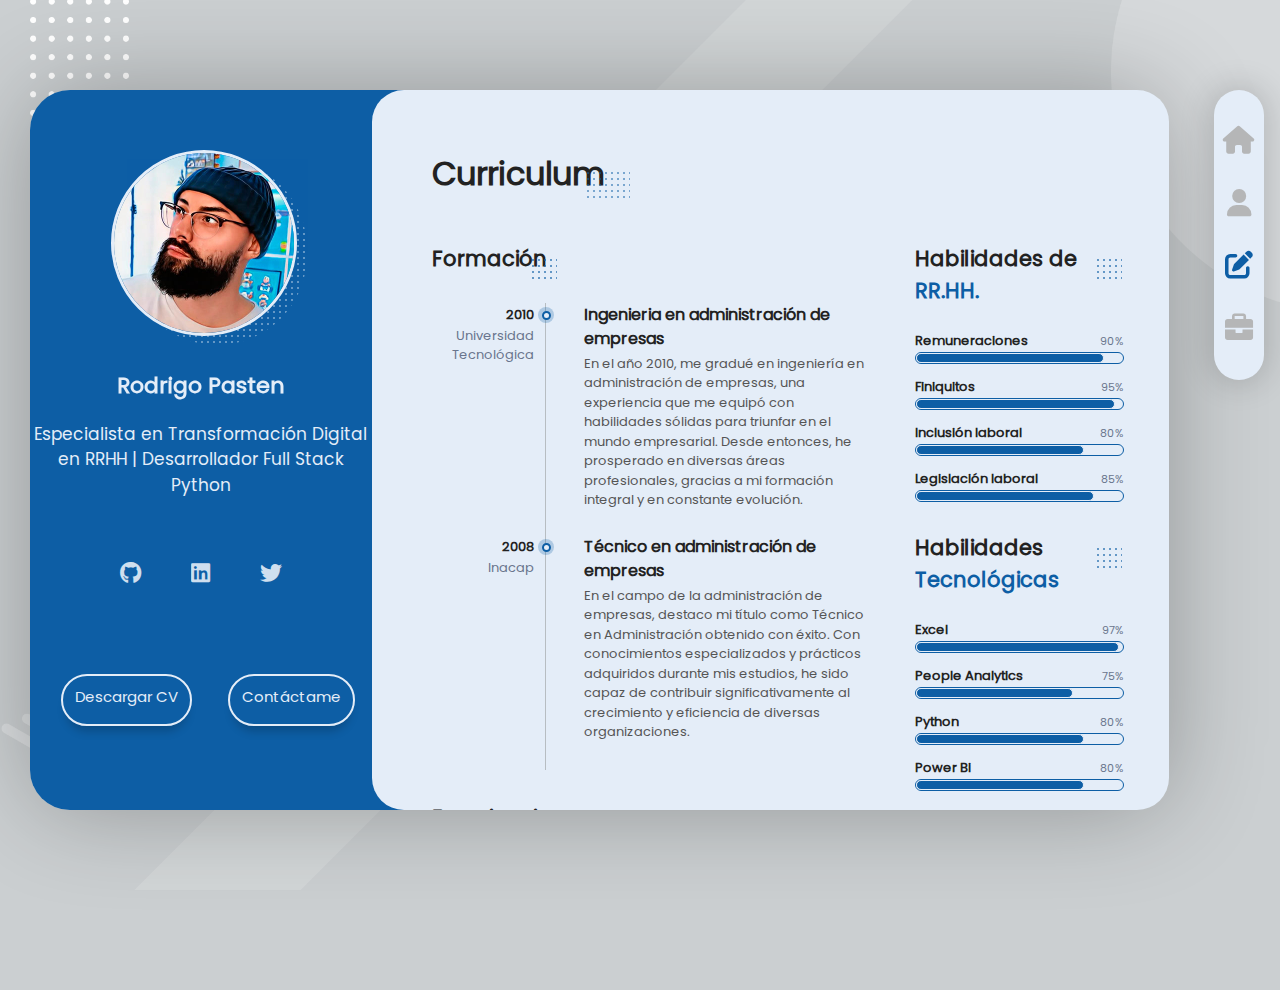
==== curriculum.html @ 15b3ceb4 "Primer commit" ====
<!DOCTYPE html>
<html lang="es">

<head>
    <meta charset="UTF-8">
    <meta name="viewport" content="width=device-width, initial-scale=1, maximum-scale=1">
    <link rel="stylesheet" href="assets\fonts\fontawesome-free-6.1.2-web\css\all.min.css">
    <link rel="stylesheet" href="assets\fonts\poppins\poppins.css">
    <link rel="stylesheet" href="assets\css\reset.css">
    <link rel="stylesheet" href="assets\css\scroll.css">
    <link rel="stylesheet" href="assets\css\style.css">
    <link rel="stylesheet" href="assets\css\responsive.css">

    <script src="assets/js/menu.js" defer></script>

    <link rel="icon" type="image/jpg" href="assets\img\logo rp.png" />
    <title>CV - Rodrigo Pasten </title>
</head>

<body>
    <!--Layout  principal-->

    <div class="layout">
        <!-- Barra lateral (info usuario)-->
        <aside class="layout__aside">

            <section class="aside__user-info">



                <!--Informacion general usuario-->
                <div class="user-info__general">
                    <div class="user-info__container-image">
                        <img src="assets/img/default-user.jpg" class="user-info__image" alt="Foto-perfil">
                    </div>

                    <h2 class="user-info__name">Rodrigo Pasten</h2>
                    <h4 class="user-info__job">Especialista en Transformación Digital en RRHH | Desarrollador Full Stack
                        Python</h4>
                </div>

                <!--Menú de navegación-->
                <nav class="layout__menu">
                    <ul class="menu__list">

                        <li class="menu__option">
                            <a href="index.html" class="menu__link">
                                <i class="menu__icon fa-solid fa-house"></i>
                                <span class="menu__overlay">Inicio</span>
                            </a>
                        </li>

                        <li class="menu__option">
                            <a href="sobre-mi.html" class="menu__link">
                                <i class="menu__icon fa-solid fa-user"></i>
                                <span class="menu__overlay">Acerca de mí</span>
                            </a>
                        </li>

                        <li class="menu__option">
                            <a href="curriculum.html" class="menu__link menu__link--active">
                                <i class="menu__icon fa-solid fa-pen-to-square"></i>
                                <span class="menu__overlay">Curriculum</span>
                            </a>
                        </li>

                        <li class="menu__option">
                            <a href="portafolio.html" class="menu__link">
                                <i class="menu__icon fa-solid fa-briefcase"></i>
                                <span class="menu__overlay">Portafolio</span>
                            </a>
                        </li>


                    </ul>
                </nav>

                <!--Links a redes sociales-->
                <div class="user-info__links">
                    <ul class="links__social">
                        <li class="social__option">
                            <a href="https://github.com/RodrigoPasten" class="social__link">
                                <i class="social__icon fa-brands fa-github icon"></i>
                            </a>
                        </li>
                        <li class="social__option">
                            <a href="https://www.linkedin.com/in/rodrigopastenc/" class="social__link">
                                <i class="social__icon fa-brands fa-linkedin icon"></i>
                            </a>
                        </li>
                        <li class="social__option">
                            <a href="#" class="social__link">
                                <i class="social__icon fa-brands fa-twitter icon"></i>
                            </a>
                        </li>

                    </ul>

                </div>

                <!--Botónes-->
                <div class="botton_container">
                    <div class="user-info__button">
                        <a href="assets\document\CV interactivo Rodrigo Pasten.pdf" class="user-info__btn"
                            download>Descargar
                            CV</a>

                    </div>

                    <div class="user-info__button">
                        <a href="mailto:rodrigo.pasten.c@gmail.com" class="user-info__btn">Contáctame</a>

                    </div>
                </div>


            </section>

        </aside>
        <div class="layout__menu-toggle">
            <i class="menu-toggle__icon fa-solid fa-bars"></i>
            <i class="menu-toggle__icon fa-solid fa-xmark"></i>
        </div>
        <!-- Contenido principal-->

        <main class="layout__content">
            <section class="content__page content__resume">

                <header class="resume__header">
                    <h1 class="resume__title">Curriculum</h1>

                </header>

                <div class="resume__container">

                    <!-- Contenido Izquierdo-->

                    <section class="resume__left">
                        <header class="resume__subheader">
                            <h2 class="resume__subtitle">Formación</h2>
                        </header>

                        <div class="resume__timelines">
                            <article class="timelines__timeline">
                                <header class="timelines__header">
                                    <h4 class="timelines__year">2010</h4>
                                    <span class="timelines__company">Universidad Tecnológica</span>
                                </header>

                                <div class="timelines__divider">


                                </div>
                                <div class="timelines__description">
                                    <h3 class="timelines__title">Ingenieria en administración de empresas</h3>
                                    <p class="timelines__text">En el año 2010, me gradué en ingeniería en administración
                                        de empresas, una experiencia que me equipó con habilidades sólidas para triunfar
                                        en el mundo empresarial. Desde entonces, he prosperado en diversas áreas
                                        profesionales, gracias a mi formación integral y en constante evolución.</p>
                                </div>
                            </article>

                            <article class="timelines__timeline">
                                <header class="timelines__header">
                                    <h4 class="timelines__year">2008</h4>
                                    <span class="timelines__company">Inacap</span>
                                </header>

                                <div class="timelines__divider">


                                </div>
                                <div class="timelines__description">
                                    <h3 class="timelines__title">Técnico en administración de empresas</h3>
                                    <p class="timelines__text">En el campo de la administración de empresas, destaco mi
                                        título como Técnico en Administración obtenido con éxito. Con conocimientos
                                        especializados y prácticos adquiridos durante mis estudios, he sido capaz de
                                        contribuir significativamente al crecimiento y eficiencia de diversas
                                        organizaciones. </p>
                                </div>
                            </article>
                        </div>

                        <header class="resume__subheader">
                            <h2 class="resume__subtitle">Experiencia</h2>
                        </header>
                        <div class="resume__timelines">
                            <article class="timelines__timeline">
                                <header class="timelines__header">
                                    <h4 class="timelines__year">2021-2022</h4>
                                    <span class="timelines__company">Empresa prestadora de servicios a la minería</span>
                                </header>

                                <div class="timelines__divider">


                                </div>
                                <div class="timelines__description">
                                    <h3 class="timelines__title">Jefe RR.HH.</h3>
                                    <p class="timelines__text">Innovador Jefe de RR.HH. especializado en auditorías
                                        laborales, remuneraciones y reclutamiento. Utilizo tecnología avanzada para
                                        optimizar procesos y mejorar la experiencia de los colaboradores. Enfoque humano
                                        y resultados excepcionales.</p>
                                </div>
                            </article>

                            <article class="timelines__timeline">
                                <header class="timelines__header">
                                    <h4 class="timelines__year">2018-2021</h4>
                                    <span class="timelines__company">SGS</span>
                                </header>

                                <div class="timelines__divider">


                                </div>
                                <div class="timelines__description">
                                    <h3 class="timelines__title">Encargado RR.HH.</h3>
                                    <p class="timelines__text">Como Encargado de RRHH en Calama, lideré estratégicamente
                                        la gestión del talento humano para la gran minería. Brindé atención
                                        personalizada y resolutiva a los trabajadores, asegurando un ambiente de
                                        confianza y colaboración. Apoyé activamente auditorías laborales, cálculos
                                        precisos de remuneraciones y gestioné el proceso de desvinculación de manera
                                        empática y profesional. Garanticé el cumplimiento normativo en cada proceso,
                                        fortaleciendo la eficiencia operativa y el bienestar del equipo. Con enfoque
                                        estratégico, contribuí al crecimiento sostenible de la empresa y al desarrollo
                                        profesional de nuestros colaboradores.</p>
                                </div>
                            </article>

                            <article class="timelines__timeline">
                                <header class="timelines__header">
                                    <h4 class="timelines__year">2016-2017</h4>
                                    <span class="timelines__company">Nexxo</span>
                                </header>

                                <div class="timelines__divider">


                                </div>
                                <div class="timelines__description">
                                    <h3 class="timelines__title">Encargado RR.HH.</h3>
                                    <p class="timelines__text">Encargado de RRHH en Calama con enfoque en terreno para
                                        la gran minería. Trato cercano y directo con trabajadores, comprendiendo sus
                                        necesidades en el campo laboral. Apoyo en auditorías laborales y gestión óptima
                                        de recursos humanos en ambientes operativos complejos. Gestioné desvinculaciones
                                        con sensibilidad y empatía. Contribuí al fortalecimiento de la cultura
                                        organizacional y al bienestar de los colaboradores en un ambiente seguro y
                                        motivador.</p>
                                </div>
                            </article>
                            <article class="timelines__timeline">
                                <header class="timelines__header">
                                    <h4 class="timelines__year">2012-2015</h4>
                                    <span class="timelines__company">Aramark</span>
                                </header>

                                <div class="timelines__divider">


                                </div>
                                <div class="timelines__description">
                                    <h3 class="timelines__title">Jefe RR.HH.</h3>
                                    <p class="timelines__text">Con enfoque en liderazgo estratégico y desarrollo del
                                        talento humano. Especialista en reclutamiento innovador y programas de
                                        capacitación. Habilidad para resolver situaciones laborales complejas con
                                        empatía. Promotor de un ambiente inclusivo y colaborativo, mejorando retención y
                                        productividad. Experto en comunicación y negociación para alcanzar objetivos
                                        estratégicos.</p>
                                </div>
                            </article>



                        </div>
                    </section>

                    <!-- Contenido Derecho-->
                    <section class="resume__right">
                        <header class="resume__subheader">
                            <h2 class="resume__subtitle">Habilidades de <span class="subtitle__color">RR.HH.</span></h2>
                        </header>

                        <div class="resume__skills">

                            <article class="skills__title">
                                <h4 class="skills__text">Remuneraciones</h4>
                                <span class="skills__number">90%</span>

                            </article>

                            <div class="skills__progressbar">

                                <div class="skills__percentage skill__percentage--p1">

                                </div>
                            </div>

                            <article class="skills__title">
                                <h4 class="skills__text">Finiquitos</h4>
                                <span class="skills__number">95%</span>

                            </article>

                            <div class="skills__progressbar">

                                <div class="skills__percentage skill__percentage--p2">

                                </div>
                            </div>

                            <article class="skills__title">
                                <h4 class="skills__text">Inclusión laboral</h4>
                                <span class="skills__number">80%</span>

                            </article>

                            <div class="skills__progressbar">

                                <div class="skills__percentage skill__percentage--p3">

                                </div>
                            </div>

                            <article class="skills__title">
                                <h4 class="skills__text">Legislación laboral</h4>
                                <span class="skills__number">85%</span>

                            </article>

                            <div class="skills__progressbar">

                                <div class="skills__percentage skill__percentage--p4">

                                </div>
                            </div>

                        </div>



                        <header class="resume__subheader">
                            <h2 class="resume__subtitle">Habilidades <span class="subtitle__color">Tecnológicas</span>
                            </h2>
                        </header>

                        <div class="resume__skills">

                            <article class="skills__title">
                                <h4 class="skills__text">Excel</h4>
                                <span class="skills__number">97%</span>

                            </article>

                            <div class="skills__progressbar">

                                <div class="skills__percentage skill__percentage--p5">

                                </div>
                            </div>

                            <article class="skills__title">
                                <h4 class="skills__text">People Analytics</h4>
                                <span class="skills__number">75%</span>

                            </article>

                            <div class="skills__progressbar">

                                <div class="skills__percentage skill__percentage--p6">

                                </div>
                            </div>

                            <article class="skills__title">
                                <h4 class="skills__text">Python</h4>
                                <span class="skills__number">80%</span>

                            </article>

                            <div class="skills__progressbar">

                                <div class="skills__percentage skill__percentage--p7">

                                </div>
                            </div>

                            <article class="skills__title">
                                <h4 class="skills__text">Power Bi</h4>
                                <span class="skills__number">80%</span>

                            </article>

                            <div class="skills__progressbar">

                                <div class="skills__percentage skill__percentage--p8">

                                </div>
                            </div>

                        </div>

                        <header class="resume__subheader">
                            <h2 class="resume__subtitle">Areas de Conocimientos</h2>
                        </header>

                        <div class="resume__knowledges">

                            <ul class="knowledges__list">
                                <li class="knowledges__option">Reclutamiento y selección</li>
                                <li class="knowledges__option">Programación</li>
                                <li class="knowledges__option">Desarrollo web</li>
                                <li class="knowledges__option">Base de datos</li>
                                <li class="knowledges__option">Ciencia de datos</li>
                                <li class="knowledges__option">People Analytics</li>
                                <li class="knowledges__option">Power Bi</li>
                                <li class="knowledges__option">Excel</li>
                                <li class="knowledges__option">Inglés</li>
                                <li class="knowledges__option">Streamlit</li>
                                <li class="knowledges__option">ISO 30414</li>
                                <li class="knowledges__option">Liderazgo</li>
                                <li class="knowledges__option">Inclusión</li>
                                <li class="knowledges__option">Negociación colectiva</li>
                                <li class="knowledges__option">Auditoria</li>
                                <li class="knowledges__option">Django</li>
                                <li class="knowledges__option">Employee Experience</li>
                                <li class="knowledges__option">Legilación Laboral</li>
                                <li class="knowledges__option">Comparendos</li>
                                <li class="knowledges__option">IA</li>
                                <li class="knowledges__option">LLMs</li>
                                <li class="knowledges__option">Langchain</li>





                            </ul>
                        </div>
                    </section>

                </div>

                <div class="resume__certificates">
                    <header class="resume__subheader">
                        <h2 class="resume__subtitle">Certificados</h2>
                    </header>

                    <section class="certificates__container">

                        <article class="certificates__certificate">
                            <div class="certificate__logo">
                                <img src="assets/img/certificado-1.png" class="certificate__images">
                            </div>

                            <div class="certificate__content">
                                <h4 class="certificate__title">Diplomado Derecho colectivo del trabajo</h4>
                                <span class="certificate__id">Boletin del Trabajo</span>
                                <span class="certificate__date">250 horas</span>
                            </div>

                        </article>

                        <article class="certificates__certificate">
                            <div class="certificate__logo">
                                <img src="assets/img/certificado-1.png" class="certificate__images">
                            </div>

                            <div class="certificate__content">
                                <h4 class="certificate__title">Diplomado normativa laboral Vigente</h4>
                                <span class="certificate__id">Boletin del trabajo</span>
                                <span class="certificate__date">250 horas</span>
                            </div>



                        </article>

                        <article class="certificates__certificate">
                            <div class="certificate__logo">
                                <img src="assets/img/coder.png" class="certificate__images">
                            </div>

                            <div class="certificate__content">
                                <h4 class="certificate__title">Data Science</h4>
                                <span class="certificate__id">Coderhouse</span>
                                <span class="certificate__date">106 horas</span>
                            </div>




                        </article>
                        <article class="certificates__certificate">
                            <div class="certificate__logo">
                                <img src="assets/img/certificado-2.png" class="certificate__images">
                            </div>

                            <div class="certificate__content">
                                <h4 class="certificate__title">Gestor Inclusión Laboral</h4>
                                <span class="certificate__id">Avanxa</span>
                                <span class="certificate__date">45 horas</span>
                            </div>




                        </article>
                </div>
                <header class="insignia__subheader">
                    <h2 class="insignia__subtitle">Insignias digitales</h2>
                </header>

                <article class="insignia__container">

                    <div class="insignia__logo">
                        <img src="assets/img/credly_logo_icon.png" class="certificate__images">
                    </div>

                    <div class="insignia__content">
                        <a href="https://www.credly.com/users/rodrigo-pasten.5c01f72d">
                            <h4 class="insignia__title">Click para ver</h4>
                        </a>
                        <span class="insignia__id">Credly</span>
                        <span class="insignia__date"></span>
                    </div>




                </article>



            </section>


            </section>

        </main>

    </div>



</body>

</html>
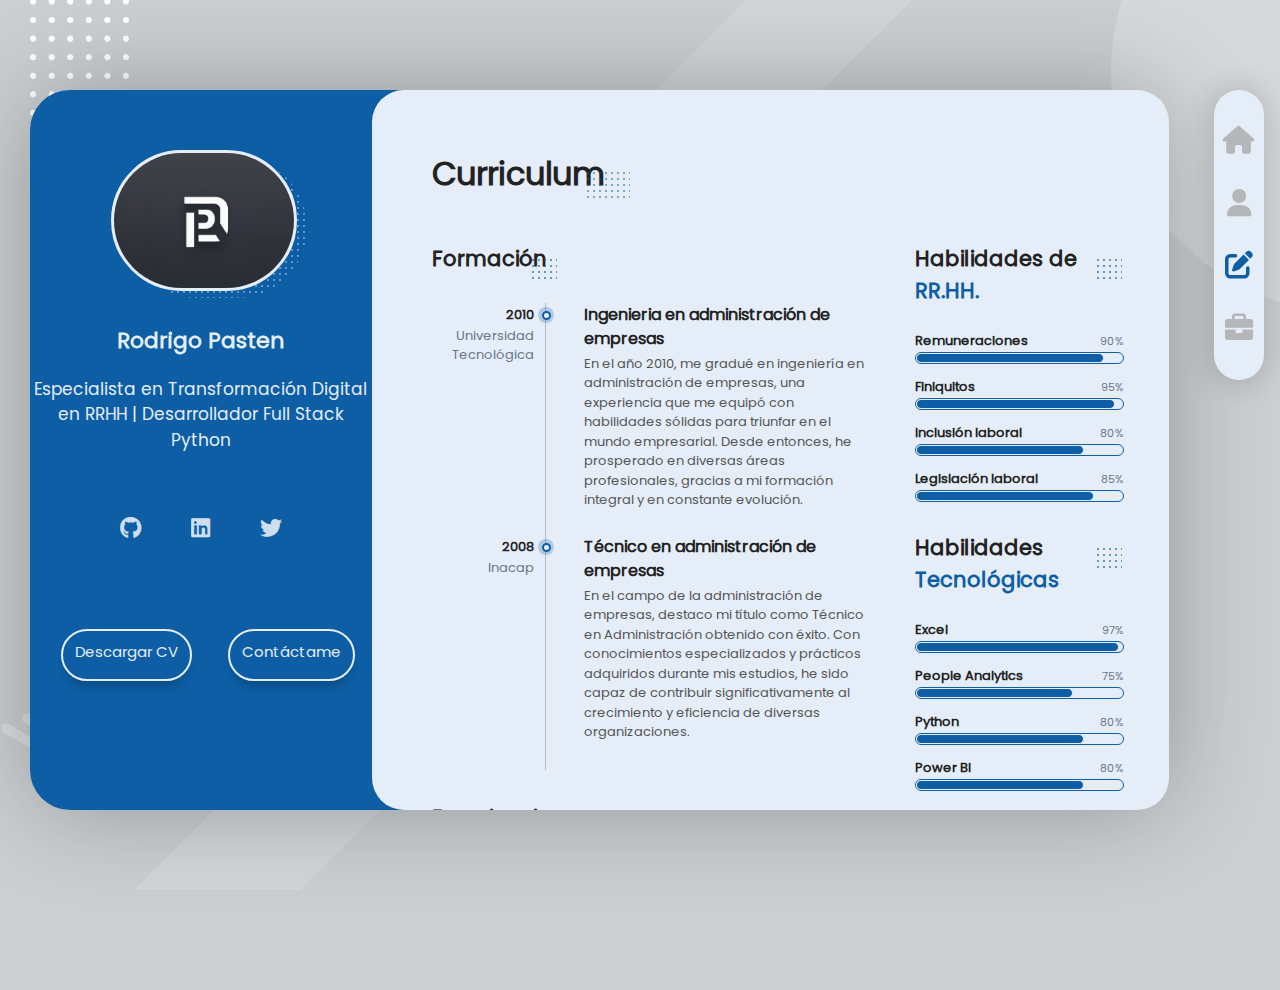
==== commit 5afd7918: "Modifica foto" ====
--- a/curriculum.html
+++ b/curriculum.html
@@ -31,7 +31,7 @@
                 <!--Informacion general usuario-->
                 <div class="user-info__general">
                     <div class="user-info__container-image">
-                        <img src="assets/img/default-user.jpg" class="user-info__image" alt="Foto-perfil">
+                        <img src="assets\img\logo rp.png" class="user-info__image" alt="Foto-perfil">
                     </div>
 
                     <h2 class="user-info__name">Rodrigo Pasten</h2>
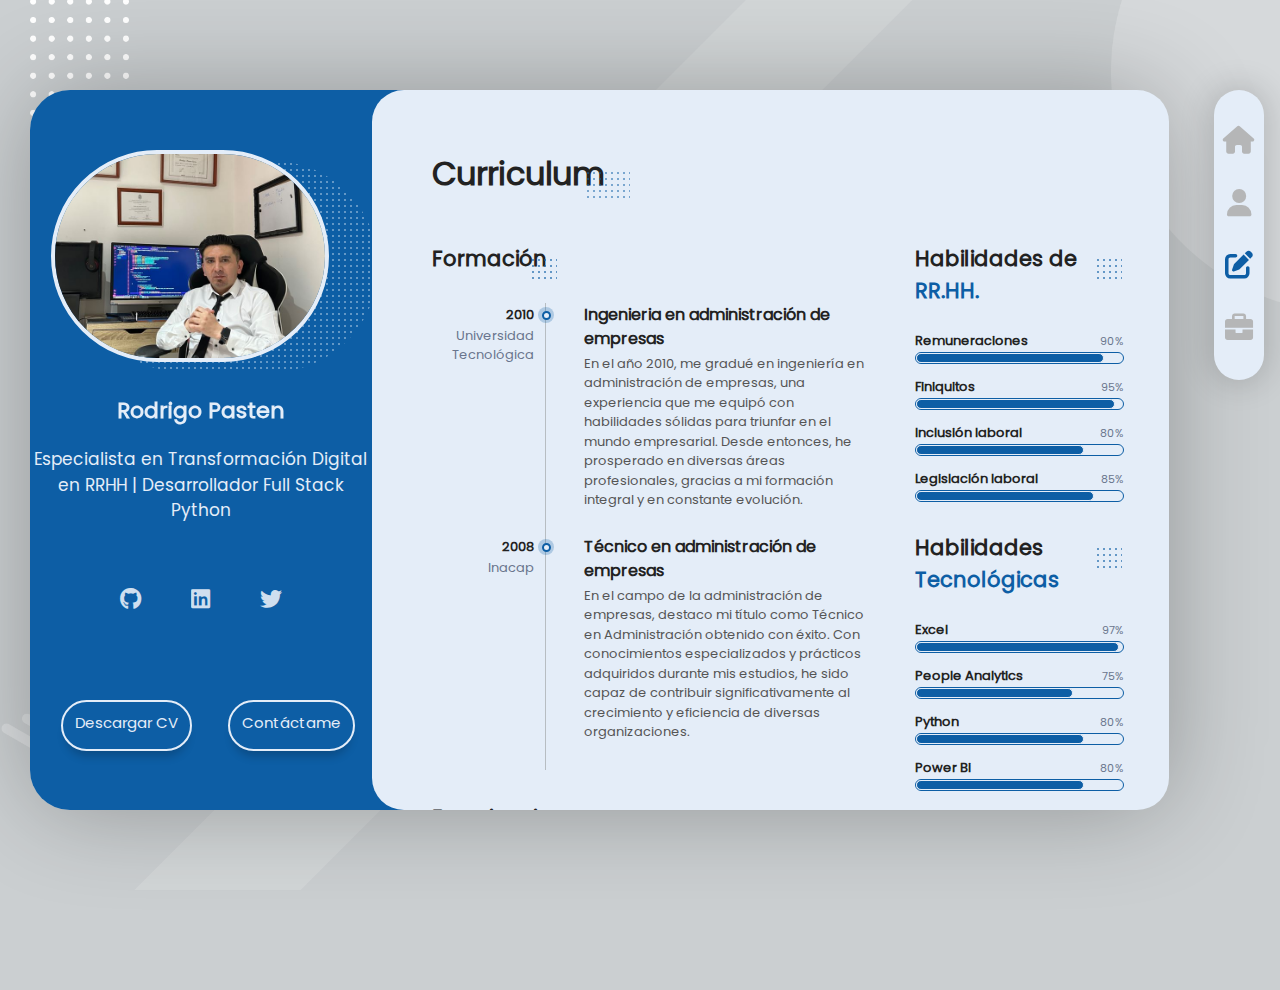
==== commit 5a1329a6: "Modifica foto" ====
--- a/curriculum.html
+++ b/curriculum.html
@@ -31,7 +31,7 @@
                 <!--Informacion general usuario-->
                 <div class="user-info__general">
                     <div class="user-info__container-image">
-                        <img src="assets\img\logo rp.png" class="user-info__image" alt="Foto-perfil">
+                        <img src="assets\img\User_RP.jpg"  class="user-info__image" alt="Foto-perfil">
                     </div>
 
                     <h2 class="user-info__name">Rodrigo Pasten</h2>
@@ -470,7 +470,19 @@
                                 <span class="certificate__id">Boletin del trabajo</span>
                                 <span class="certificate__date">250 horas</span>
                             </div>
-
+                        </article>
+
+                        <article class="certificates__certificate">
+                            <div class="certificate__logo">
+                                <img src="assets\img\certificado3.png" class="certificate__images">
+                            </div>
+
+                            <div class="certificate__content">
+                                <h4 class="certificate__title">Desarrollo de aplicaciones full stack python (bootcamp)
+                                </h4>
+                                <span class="certificate__id">Talento Digital</span>
+                                <span class="certificate__date">462 horas</span>
+                            </div>
 
 
                         </article>
@@ -500,6 +512,8 @@
                                 <span class="certificate__id">Avanxa</span>
                                 <span class="certificate__date">45 horas</span>
                             </div>
+
+
 
 
 
